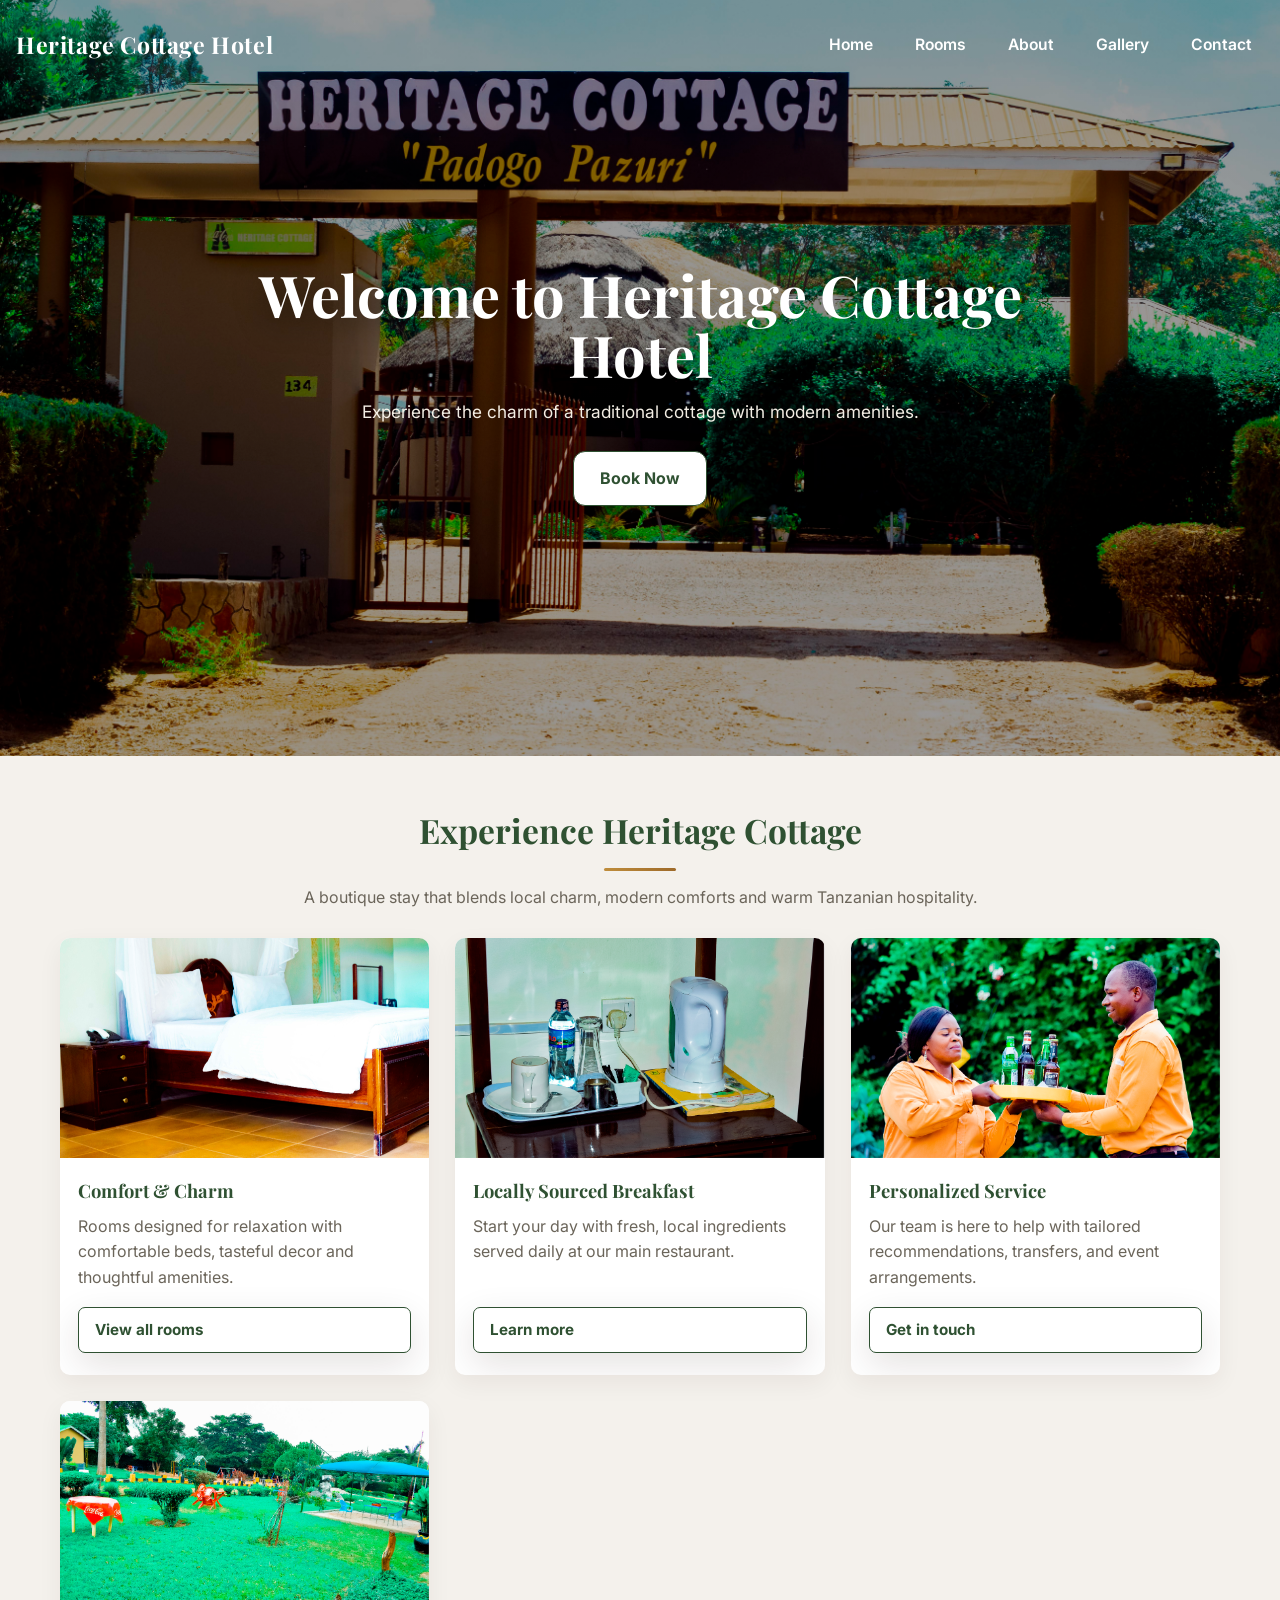
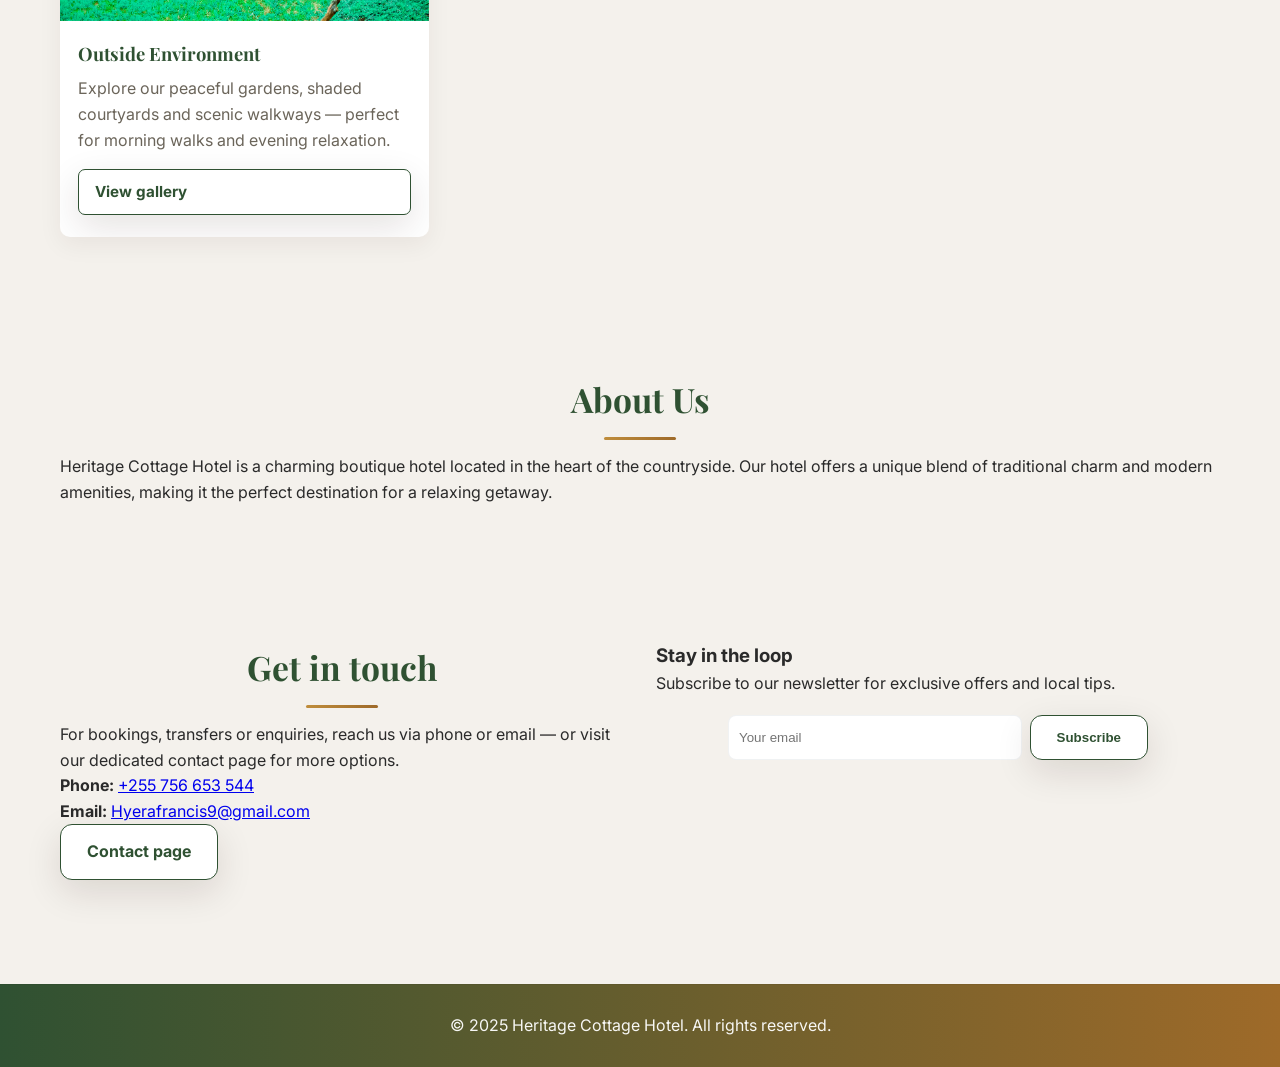
==== index.html @ f019df51 "Initial commit" ====
<!DOCTYPE html>
<html lang="en">
<head>
    <meta charset="UTF-8">
    <meta name="viewport" content="width=device-width, initial-scale=1.0">
    <title>Heritage Cottage Hotel</title>
    <meta name="theme-color" content="#f4f1ec">
    <link rel="preconnect" href="https://fonts.googleapis.com">
    <link rel="preconnect" href="https://fonts.gstatic.com" crossorigin>
    <link href="https://fonts.googleapis.com/css2?family=Inter:wght@300;400;600&family=Playfair+Display:wght@400;700&display=swap" rel="stylesheet">
    <link rel="stylesheet" href="styles.css">
    <script src="animations.js" defer></script>
</head>
<body>
    <header>
        <div class="container">
            <h1 data-animation="animate--fade-in">Heritage Cottage Hotel</h1>
            <!-- <button class="nav-toggle" aria-label="Open menu" aria-expanded="false">
                <span class="bar"></span>
                <span class="bar"></span>
                <span class="bar"></span>
            </button> -->
            <nav data-animation="animate--fade-up" role="navigation">
                <ul>
                    <li><a href="#home">Home</a></li>
                    <li><a href="rooms.html">Rooms</a></li>
                    <li><a href="about.html">About</a></li>
                    <li><a href="gallery.html">Gallery</a></li>
                    <li><a href="contact.html">Contact</a></li>
                </ul>
            </nav>
                <div class="hamburger">
                    <span></span>
                    <span></span>
                    <span></span>
                </div>
        </div>


    </header>

    <section id="home" class="hero">
            <div class="slides" aria-hidden="true">
                <div class="slide is-active" style="background-image:url('IMG_9628.JPG')"></div>
                <div class="slide" style="background-image:url('IMG_9624.JPG')"></div>
                <div class="slide" style="background-image:url('IMG_9625.JPG')"></div>
            </div>
            <div class="hero-content" data-animation="animate--scale-in">
            <h2>Welcome to Heritage Cottage Hotel</h2>
            <p>Experience the charm of a traditional cottage with modern amenities.</p>
            <a href="rooms.html" class="btn">Book Now</a>
        </div>
    </section>

    <section id="highlights" class="rooms">
        <div class="container">
            <h2 data-animation="animate--fade-up">Experience Heritage Cottage</h2>
            <p class="section-sub" data-animation="animate--fade-up">A boutique stay that blends local charm, modern comforts and warm Tanzanian hospitality.</p>

            <div class="room-grid">
                <div class="room-card" data-animation="animate--fade-up">
                    <img src="AV8A9602.JPG" alt="Cozy Rooms">
                    <div class="card-body">
                        <h3>Comfort & Charm</h3>
                        <p class="room-desc">Rooms designed for relaxation with comfortable beds, tasteful decor and thoughtful amenities.</p>
                        <a href="rooms.html" class="btn">View all rooms</a>
                    </div>
                </div>

                <div class="room-card" data-animation="animate--fade-up">
                    <img src="_DSC0297.jpg" alt="Local Breakfast">
                    <div class="card-body">
                        <h3>Locally Sourced Breakfast</h3>
                        <p class="room-desc">Start your day with fresh, local ingredients served daily at our main restaurant.</p>
                        <a href="about.html" class="btn">Learn more</a>
                    </div>
                </div>

                <div class="room-card">
                    <img src="_DSC0187.jpg" alt="Warm Service">
                    <div class="card-body">
                        <h3>Personalized Service</h3>
                        <p class="room-desc">Our team is here to help with tailored recommendations, transfers, and event arrangements.</p>
                        <a href="contact.html" class="btn">Get in touch</a>
                    </div>
                </div>

                <div class="room-card">
                    <img src="_DSC0043.jpg" alt="Outside Environment">
                    <div class="card-body">
                        <h3>Outside Environment</h3>
                        <p class="room-desc">Explore our peaceful gardens, shaded courtyards and scenic walkways — perfect for morning walks and evening relaxation.</p>
                        <a href="gallery.html" class="btn">View gallery</a>
                    </div>
                </div>
            </div>
        </div>
    </section>

    <section id="about" class="about">
        <div class="container">
            <h2>About Us</h2>
            <p>Heritage Cottage Hotel is a charming boutique hotel located in the heart of the countryside. Our hotel offers a unique blend of traditional charm and modern amenities, making it the perfect destination for a relaxing getaway.</p>
        </div>
    </section>

    <section id="contact" class="contact">
        <div class="container">
            <div style="display:flex;gap:32px;align-items:flex-start;flex-wrap:wrap">
                <div style="flex:1;min-width:260px">
                    <h2>Get in touch</h2>
                    <p>For bookings, transfers or enquiries, reach us via phone or email — or visit our dedicated contact page for more options.</p>
                    <p><strong>Phone:</strong> <a href="tel:+255756653544">+255 756 653 544</a></p>
                    <p><strong>Email:</strong> <a href="mailto:Hyerafrancis9@gmail.com">Hyerafrancis9@gmail.com</a></p>
                    <p><a href="contact.html" class="btn">Contact page</a></p>
                </div>

                <div style="flex:1;min-width:260px">
                    <h3>Stay in the loop</h3>
                    <p>Subscribe to our newsletter for exclusive offers and local tips.</p>
                    <form style="display:flex;gap:8px;max-width:420px;">
                        <input type="email" placeholder="Your email" style="flex:1;padding:10px;border-radius:8px;border:1px solid rgba(6,43,51,0.06)" required>
                        <button type="submit" class="btn">Subscribe</button>
                    </form>
                </div>
            </div>
        </div>
    </section>

    <footer>
        <div class="container">
            <p>&copy; 2025 Heritage Cottage Hotel. All rights reserved.</p>
        </div>
    </footer>
</body>
</html>
---- styles.css ----
/* Professional theme for Heritage Cottage Hotel (Warm Heritage quick wins) */
:root{
    --bg: #F4F1EC; /* cream */
    --surface: #FFFFFF;
    --muted: #6b655a; /* earthy muted */
    --text: #2A2A2A; /* neutral dark */
    --primary: #2F5132; /* forest */
    --accent: #BF8D3C; /* brass gold */
    --accent-2: #9E6A29; /* warm bronze */
    --radius: 10px;
    --container: 1200px;
}

/* Solid on scroll for readability */
header.header--solid .container{
    background: rgba(255,255,255,0.96);
    border: 1px solid rgba(0,0,0,0.06);
    box-shadow: 0 10px 30px rgba(0,0,0,0.08);
}

/* Animations */
@keyframes fadeUp { from { opacity: 0; transform: translateY(30px); } to { opacity: 1; transform: translateY(0); } }
@keyframes fadeIn { from { opacity: 0; } to { opacity: 1; } }
@keyframes scaleIn { from { opacity: 0; transform: scale(0.95); } to { opacity: 1; transform: scale(1); } }

.animate { opacity: 0; }
.animate--fade-up { animation: fadeUp 0.6s ease-out forwards; }
.animate--fade-in { animation: fadeIn 0.6s ease-out forwards; }
.animate--scale-in { animation: scaleIn 0.6s ease-out forwards; }

/* Reset */
*{box-sizing:border-box;margin:0;padding:0}
html,body{height:100%}

body{
    font-family: 'Inter', system-ui, -apple-system, 'Segoe UI', Roboto, 'Helvetica Neue', Arial;
    color:var(--text);
    background:var(--bg);
    -webkit-font-smoothing:antialiased;
    -moz-osx-font-smoothing:grayscale;
    line-height:1.6;
}

.container{max-width:var(--container);margin:0 auto;padding:0 20px}

/* Utility */
.sr-only{position:absolute;width:1px;height:1px;padding:0;margin:-1px;overflow:hidden;clip:rect(0,0,0,0);white-space:nowrap;border:0}

/* Header (glassmorphism) */
header{
    position:fixed;
    top:12px;
    left:0;
    right:0;
    z-index:999;
    pointer-events:none; /* allow inner container to receive clicks */
}

/* Centered frosted glass bar inside the fixed header */
header .container{
    pointer-events:auto;
    display:flex;
    align-items:center;
    justify-content:space-between;
    padding:14px 0;
    margin:0;
    width:100%;
    max-width:none; /* override global .container max-width */
    background:transparent;
    border: none;
    border-radius:14px;
    box-shadow: none;
    backdrop-filter: none;
    -webkit-backdrop-filter: none;
}

header h1{font-family:'Playfair Display', serif;color:var(--surface);font-weight:700;font-size:1.45rem;letter-spacing:0.6px;margin:0;flex:0 0 auto;padding-left:16px}
header.header--solid h1{color:var(--primary)}

/* Push nav to the far right */
header .container nav{margin-left:auto;flex:0 0 auto;padding-right:16px}
header .container nav ul{margin:0}

nav ul{display:flex;gap:18px;list-style:none}
/* Rest (transparent) state: surface-colored links over hero */
header nav a{color:var(--surface);text-decoration:none;font-weight:600;font-size:0.98rem;padding:8px 12px;border-radius:8px;transition:all .16s ease}
header:not(.header--solid) nav a:hover,
header:not(.header--solid) nav a:focus{color:var(--surface);background:rgba(255,255,255,0.18);transform:translateY(-2px)}
/* Solid state: switch to brand color and lighter hover */
header.header--solid nav a{color:var(--primary)}
header.header--solid nav a:hover,
header.header--solid nav a:focus{color:var(--primary);background:rgba(0,0,0,0.06);transform:translateY(-2px)}

/* Mobile navigation */
/* .nav-toggle{display:none;position:relative;width:36px;height:28px;border:0;background:transparent;cursor:pointer;margin-left:auto;margin-right:8px}
.nav-toggle .bar{position:absolute;left:6px;right:6px;height:2px;background:currentColor;border-radius:2px;transition:transform .2s ease, opacity .2s ease, top .2s ease}
.nav-toggle .bar:nth-child(1){top:7px}
.nav-toggle .bar:nth-child(2){top:13px}
.nav-toggle .bar:nth-child(3){top:19px} */

/* @media (max-width:900px){
  show toggle, make header text readable
  .nav-toggle{display:inline-block;color:var(--surface)}
  header.header--solid .nav-toggle{color:var(--primary)}

  off-canvas nav panel
  header nav{position:fixed;top:0;right:0;height:100vh;width:min(80%,320px);background:var(--surface);box-shadow:-12px 0 30px rgba(0,0,0,0.18);transform:translateX(100%);transition:transform .25s ease;z-index:1000;padding-top:80px}
  header nav ul{flex-direction:column;gap:8px;padding:0 16px}
  header nav a{color:var(--primary);padding:12px 14px;border-radius:10px}
  header:not(.header--solid) nav a:hover, header:not(.header--solid) nav a:focus{background:rgba(0,0,0,0.04);color:var(--primary)}

  open state controlled by body class
  body.nav-open header nav{transform:translateX(0)}

  animate hamburger to close icon when open
  body.nav-open .nav-toggle .bar:nth-child(1){top:13px;transform:rotate(45deg)}
  body.nav-open .nav-toggle .bar:nth-child(2){opacity:0}
  body.nav-open .nav-toggle .bar:nth-child(3){top:13px;transform:rotate(-45deg)}
} */

/* Hero */
.hero{
    min-height:84vh;
    display:flex;align-items:center;justify-content:center;padding-top:84px;position:relative;
    color:#fff;text-align:center;overflow:hidden
}

/* Background slideshow */
.hero .slides{position:absolute;inset:0;z-index:0;overflow:hidden}
.hero .slide{position:absolute;inset:0;background-size:cover;background-position:center;opacity:0;transition:opacity 1.2s ease}
.hero .slide.is-active{opacity:1}
.hero .slides::after{content:"";position:absolute;inset:0;background:linear-gradient(180deg, rgba(0,0,0,0.4), rgba(0,0,0,0.4));pointer-events:none}

.hero-content{max-width:880px;padding:40px 20px;position:relative;z-index:1}
.hero h2{font-family:'Playfair Display',serif;font-size:clamp(2.2rem,5vw,3.6rem);margin-bottom:0.8rem;line-height:1.04;text-shadow:0 8px 30px rgba(0,0,0,0.48)}
.hero p{font-size:1.08rem;color:rgba(255,250,240,0.95);max-width:720px;margin:0 auto 1.6rem}

.btn{
    display:inline-block;
    padding:14px 26px;
    border-radius:12px;
    background: var(--surface);
    color: var(--primary);
    text-decoration:none;
    font-weight:700;
    box-shadow:0 12px 36px rgba(43,20,12,0.12);
    border: 1px solid var(--primary);
    transition:transform .18s ease, box-shadow .18s ease, background-color .2s ease
}
.btn:focus-visible{
    outline:2px solid color-mix(in oklab, var(--accent) 60%, white);
    outline-offset:3px;
    box-shadow:0 0 0 4px rgba(201,111,60,0.18), 0 12px 36px rgba(43,20,12,0.12);
}
.btn:hover{
    transform:translateY(-2px);
    background: var(--bg);
    box-shadow:0 18px 40px rgba(43,20,12,0.14);
}

/* Sections */
section{padding:68px 0; scroll-margin-top:96px}

h2.section-title{font-family:'Playfair Display',serif;font-size:2rem;color:var(--primary);text-align:center;margin-bottom:18px}
/* Decorative headings across sections (exclude hero which has its own style) */
section:not(.hero) h2{
    font-family:'Playfair Display',serif;
    color:var(--primary);
    font-size: clamp(1.6rem, 3.4vw, 2.1rem);
    text-align:center;
    position:relative;
    margin-bottom:14px;
}
section:not(.hero) h2::after{
    content:"";
    display:block;
    width:72px;
    height:3px;
    margin:10px auto 0;
    background:linear-gradient(90deg,var(--accent),var(--accent-2));
    border-radius:2px;
}
.section-sub{max-width:820px;margin:0 auto;color:var(--muted);text-align:center}

.rooms{background:transparent;padding-top:48px}
.room-grid{display:grid;grid-template-columns:repeat(auto-fit,minmax(280px,1fr));gap:26px;margin-top:28px}

.room-card{background:var(--surface);border-radius:var(--radius);overflow:hidden;box-shadow:0 8px 24px rgba(43,20,12,0.06);display:flex;flex-direction:column;transition:transform .22s ease,box-shadow .22s ease}
.room-card:hover{transform:translateY(-8px);box-shadow:0 22px 48px rgba(43,20,12,0.12)}
.room-card img{width:100%;height:220px;object-fit:cover;display:block;transition:transform .45s ease;will-change:transform}
.room-card:hover img{transform:scale(1.06)}
.room-card .card-body{padding:18px 18px 22px;flex:1;display:flex;flex-direction:column}
.room-card h3{font-family:'Playfair Display',serif;margin-bottom:8px;color:var(--primary);font-size:1.15rem}
.room-card p{color:var(--muted);flex:1}
.room-card .btn{margin-top:16px;padding:10px 16px;border-radius:7px;font-size:0.95rem}

/* About/Contact */
.about,.contact{background:transparent}
form{max-width:720px;margin:18px auto 0;display:grid;gap:12px}
input,textarea{width:100%;padding:12px 14px;border:1px solid rgba(15,15,15,0.06);border-radius:8px;background:#fff;box-shadow:inset 0 1px 0 rgba(255,255,255,0.5)}
input:focus,textarea:focus{outline:none;border-color:var(--primary);box-shadow:0 6px 18px rgba(201,111,60,0.08)}
textarea{min-height:140px;resize:vertical}
.btn { border: 1px solid var(--primary); }

/* Footer */
footer{background:linear-gradient(90deg,var(--primary),var(--accent-2));color:#fff;padding:28px 0;margin-top:36px;display:flex;align-items:center;justify-content:center;text-align:center;border-top:1px solid rgba(0,0,0,0.05)}
footer p{opacity:0.95;margin:0}

/* Responsive */
@media (max-width:900px){.hero h2{font-size:2.6rem}.hero p{font-size:1rem}.header-right{display:none}}
@media (max-width:640px){nav ul{flex-direction:column;gap:10px}header .container{padding:12px 16px;margin:8px 12px}}

/* Smooth scroll and small utilities */
html{scroll-behavior:smooth}
@media (prefers-reduced-motion: reduce){
  *, *::before, *::after{animation-duration:0.001ms !important; animation-iteration-count:1 !important; transition-duration:0.001ms !important;}
  html{scroll-behavior:auto}
}

/* Mobile polish */
body.nav-open{overflow:hidden}
@media (max-width:640px){
  section{padding:48px 0}
  .room-card img{height:180px}
}

/*my own responsive hamburger*/
.hamburger {
    display: none;
    flex-direction: column;
    cursor: pointer;
    padding: 5px;
    float: right;
}
.hamburger span{
    width: 20px;
    height: 2px;
    background-color: #6b655a;
    margin: 1px 0;
    transition: 0.3s;
}
@media screen and (max-width: 600px){
    .hamburger {
        display: flex;
        margin-right: 20px;
        overflow: auto;
    }
    nav {
        position: absolute;
        top: 100%;
        left: 0;
        width: 100%;
        background-color: rgba(255,250,240,0.95);
        color: #2F5132;
        display: flex;
        flex-direction: column;
        align-items: center;
        padding: 0;
        max-height: 0;
        overflow: hidden;
        transition: max-height 0.5 ease;
        box-shadow: 0 5px 10px rgba(0,0,0,0.1);
    }
    nav.active {
        max-height: 300px;
    }
    nav a {
        display: block;
        padding: 15px;
        width: 100%;
    }
    nav a:hover {
        background-color: #ddd6c9;
    }
    nav a::after {
        display: none;
    }
}

/* End of styles */
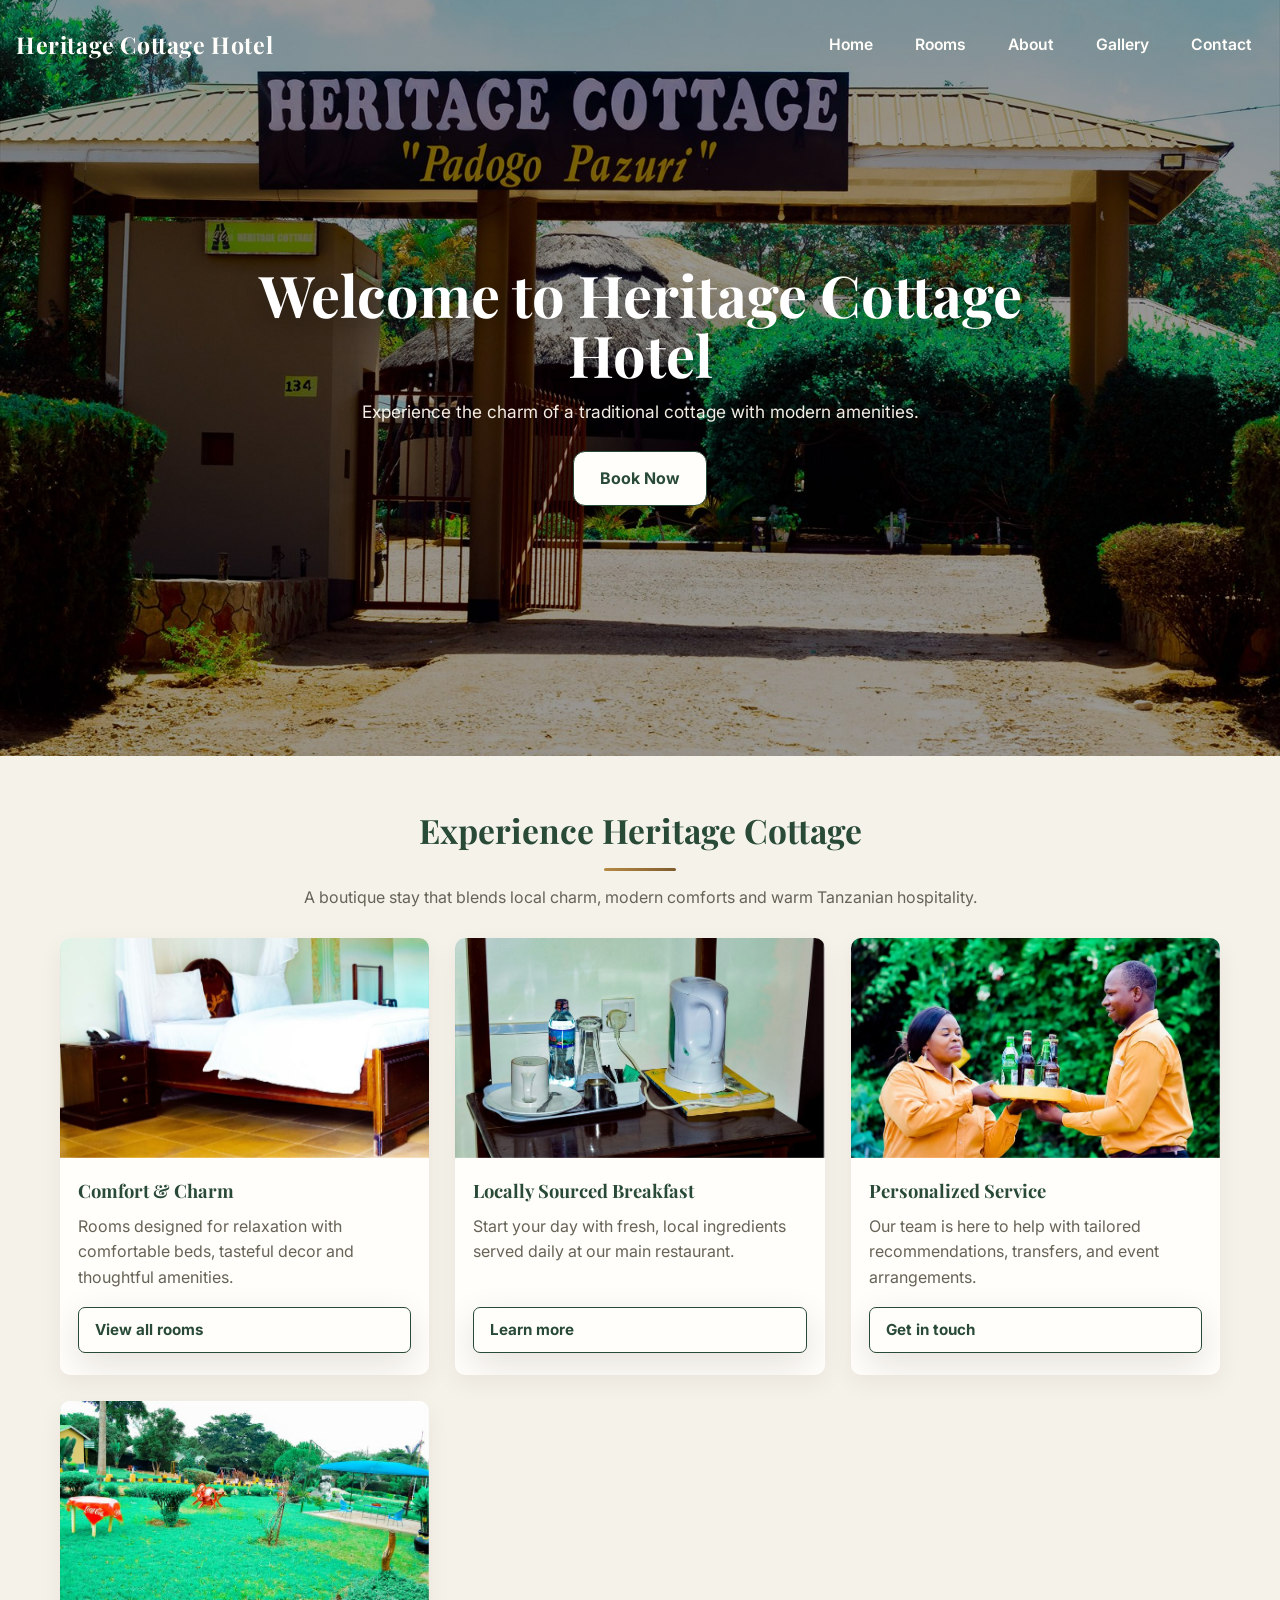
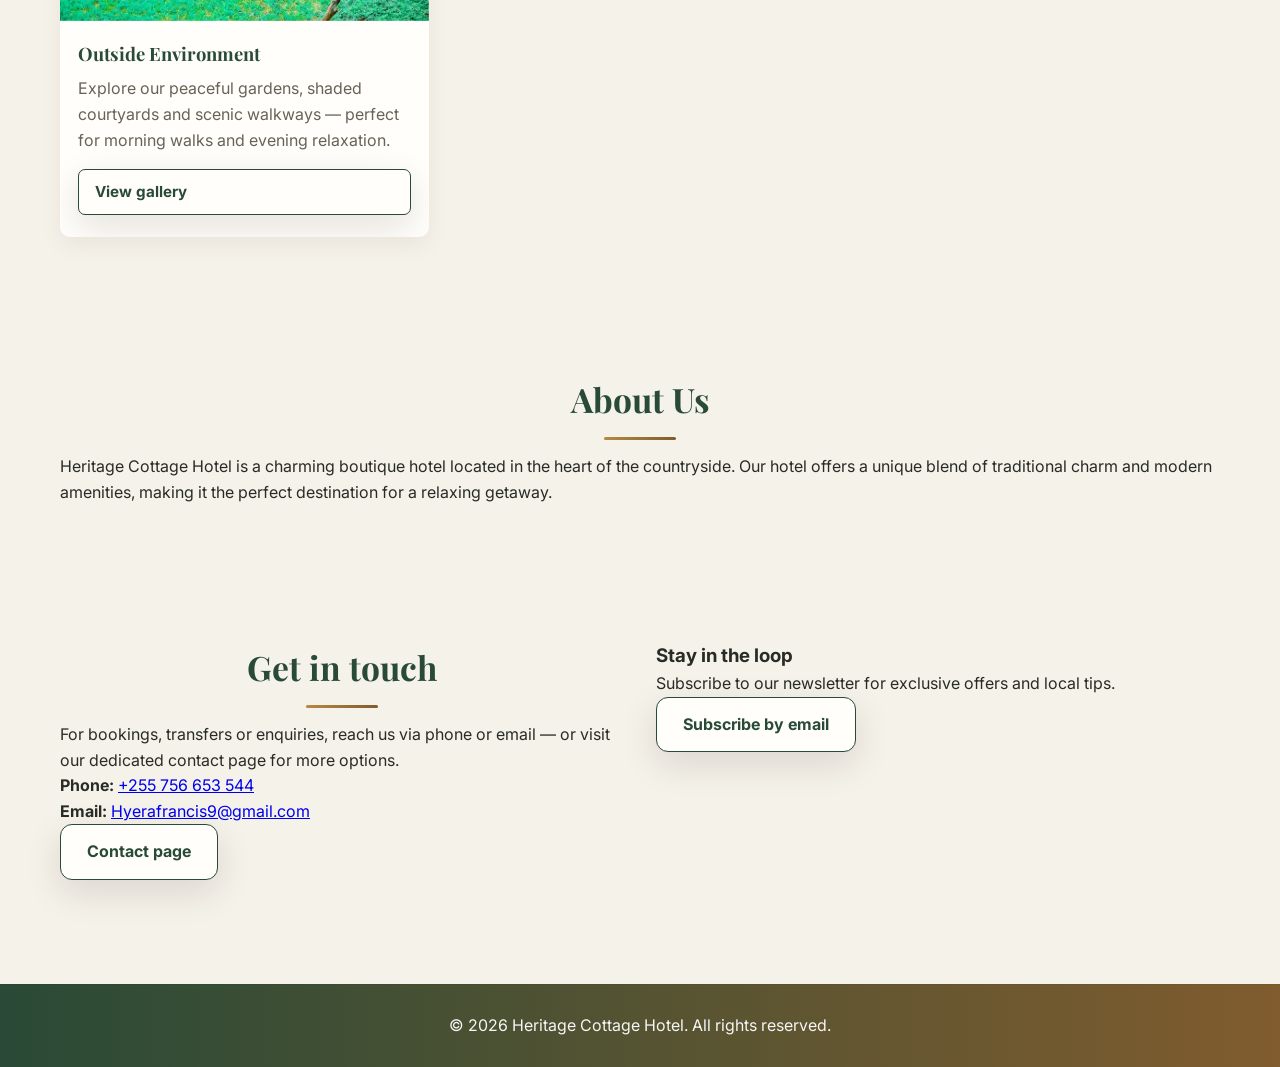
==== commit ac69392d: "Refine website UI and enhance image gallery" ====
--- a/index.html
+++ b/index.html
@@ -4,46 +4,42 @@
     <meta charset="UTF-8">
     <meta name="viewport" content="width=device-width, initial-scale=1.0">
     <title>Heritage Cottage Hotel</title>
-    <meta name="theme-color" content="#f4f1ec">
+    <meta name="theme-color" content="#f5f2ea">
     <link rel="preconnect" href="https://fonts.googleapis.com">
     <link rel="preconnect" href="https://fonts.gstatic.com" crossorigin>
     <link href="https://fonts.googleapis.com/css2?family=Inter:wght@300;400;600&family=Playfair+Display:wght@400;700&display=swap" rel="stylesheet">
     <link rel="stylesheet" href="styles.css">
-    <script src="animations.js" defer></script>
+    <script src="animations.js?v=2" defer></script>
 </head>
 <body>
     <header>
         <div class="container">
             <h1 data-animation="animate--fade-in">Heritage Cottage Hotel</h1>
-            <!-- <button class="nav-toggle" aria-label="Open menu" aria-expanded="false">
-                <span class="bar"></span>
-                <span class="bar"></span>
-                <span class="bar"></span>
-            </button> -->
-            <nav data-animation="animate--fade-up" role="navigation">
+            <nav id="primary-navigation" aria-label="Primary" data-animation="animate--fade-up">
                 <ul>
-                    <li><a href="#home">Home</a></li>
+                    <li><a href="#home" aria-current="page">Home</a></li>
                     <li><a href="rooms.html">Rooms</a></li>
                     <li><a href="about.html">About</a></li>
                     <li><a href="gallery.html">Gallery</a></li>
                     <li><a href="contact.html">Contact</a></li>
                 </ul>
             </nav>
-                <div class="hamburger">
-                    <span></span>
-                    <span></span>
-                    <span></span>
-                </div>
+            <button class="nav-toggle" type="button" aria-label="Open navigation menu" aria-controls="primary-navigation" aria-expanded="false">
+                <span></span>
+                <span></span>
+                <span></span>
+            </button>
         </div>
 
 
     </header>
 
+    <main>
     <section id="home" class="hero">
             <div class="slides" aria-hidden="true">
-                <div class="slide is-active" style="background-image:url('IMG_9628.JPG')"></div>
-                <div class="slide" style="background-image:url('IMG_9624.JPG')"></div>
-                <div class="slide" style="background-image:url('IMG_9625.JPG')"></div>
+                <div class="slide is-active" style="background-image:url('assets/images/1600/IMG_9628.JPG')"></div>
+                <div class="slide" style="background-image:url('assets/images/1600/IMG_9624.JPG')"></div>
+                <div class="slide" style="background-image:url('assets/images/1600/IMG_9625.JPG')"></div>
             </div>
             <div class="hero-content" data-animation="animate--scale-in">
             <h2>Welcome to Heritage Cottage Hotel</h2>
@@ -59,7 +55,7 @@
 
             <div class="room-grid">
                 <div class="room-card" data-animation="animate--fade-up">
-                    <img src="AV8A9602.JPG" alt="Cozy Rooms">
+                    <img src="assets/images/1600/AV8A9602.JPG" srcset="assets/images/800/AV8A9602.JPG 800w, assets/images/1600/AV8A9602.JPG 1600w" sizes="(max-width: 760px) 100vw, (max-width: 1100px) 50vw, 33vw" loading="lazy" decoding="async" alt="Cozy Rooms">
                     <div class="card-body">
                         <h3>Comfort & Charm</h3>
                         <p class="room-desc">Rooms designed for relaxation with comfortable beds, tasteful decor and thoughtful amenities.</p>
@@ -68,7 +64,7 @@
                 </div>
 
                 <div class="room-card" data-animation="animate--fade-up">
-                    <img src="_DSC0297.jpg" alt="Local Breakfast">
+                    <img src="assets/images/1600/_DSC0297.jpg" srcset="assets/images/800/_DSC0297.jpg 800w, assets/images/1600/_DSC0297.jpg 1600w" sizes="(max-width: 760px) 100vw, (max-width: 1100px) 50vw, 33vw" loading="lazy" decoding="async" alt="Local Breakfast">
                     <div class="card-body">
                         <h3>Locally Sourced Breakfast</h3>
                         <p class="room-desc">Start your day with fresh, local ingredients served daily at our main restaurant.</p>
@@ -77,7 +73,7 @@
                 </div>
 
                 <div class="room-card">
-                    <img src="_DSC0187.jpg" alt="Warm Service">
+                    <img src="assets/images/1600/_DSC0187.jpg" srcset="assets/images/800/_DSC0187.jpg 800w, assets/images/1600/_DSC0187.jpg 1600w" sizes="(max-width: 760px) 100vw, (max-width: 1100px) 50vw, 33vw" loading="lazy" decoding="async" alt="Warm Service">
                     <div class="card-body">
                         <h3>Personalized Service</h3>
                         <p class="room-desc">Our team is here to help with tailored recommendations, transfers, and event arrangements.</p>
@@ -86,7 +82,7 @@
                 </div>
 
                 <div class="room-card">
-                    <img src="_DSC0043.jpg" alt="Outside Environment">
+                    <img src="assets/images/1600/_DSC0043.jpg" srcset="assets/images/800/_DSC0043.jpg 800w, assets/images/1600/_DSC0043.jpg 1600w" sizes="(max-width: 760px) 100vw, (max-width: 1100px) 50vw, 33vw" loading="lazy" decoding="async" alt="Outside Environment">
                     <div class="card-body">
                         <h3>Outside Environment</h3>
                         <p class="room-desc">Explore our peaceful gardens, shaded courtyards and scenic walkways — perfect for morning walks and evening relaxation.</p>
@@ -106,8 +102,8 @@
 
     <section id="contact" class="contact">
         <div class="container">
-            <div style="display:flex;gap:32px;align-items:flex-start;flex-wrap:wrap">
-                <div style="flex:1;min-width:260px">
+            <div class="home-contact-grid">
+                <div class="home-contact-column">
                     <h2>Get in touch</h2>
                     <p>For bookings, transfers or enquiries, reach us via phone or email — or visit our dedicated contact page for more options.</p>
                     <p><strong>Phone:</strong> <a href="tel:+255756653544">+255 756 653 544</a></p>
@@ -115,21 +111,19 @@
                     <p><a href="contact.html" class="btn">Contact page</a></p>
                 </div>
 
-                <div style="flex:1;min-width:260px">
+                <div class="home-contact-column">
                     <h3>Stay in the loop</h3>
                     <p>Subscribe to our newsletter for exclusive offers and local tips.</p>
-                    <form style="display:flex;gap:8px;max-width:420px;">
-                        <input type="email" placeholder="Your email" style="flex:1;padding:10px;border-radius:8px;border:1px solid rgba(6,43,51,0.06)" required>
-                        <button type="submit" class="btn">Subscribe</button>
-                    </form>
+                    <p><a class="btn" href="mailto:Hyerafrancis9@gmail.com?subject=Newsletter%20subscription&amp;body=Please%20add%20my%20email%20address%20to%20the%20newsletter.%0AEmail%3A%20">Subscribe by email</a></p>
                 </div>
             </div>
         </div>
     </section>
+    </main>
 
     <footer>
         <div class="container">
-            <p>&copy; 2025 Heritage Cottage Hotel. All rights reserved.</p>
+            <p>&copy; <span data-current-year></span> Heritage Cottage Hotel. All rights reserved.</p>
         </div>
     </footer>
 </body>
--- a/styles.css
+++ b/styles.css
@@ -1,12 +1,12 @@
 /* Professional theme for Heritage Cottage Hotel (Warm Heritage quick wins) */
 :root{
-    --bg: #F4F1EC; /* cream */
-    --surface: #FFFFFF;
-    --muted: #6b655a; /* earthy muted */
-    --text: #2A2A2A; /* neutral dark */
-    --primary: #2F5132; /* forest */
-    --accent: #BF8D3C; /* brass gold */
-    --accent-2: #9E6A29; /* warm bronze */
+    --bg: #F5F2EA;
+    --surface: #FFFEFA;
+    --muted: #666357;
+    --text: #292B25;
+    --primary: #294A36;
+    --accent: #B58A43;
+    --accent-2: #805C2E;
     --radius: 10px;
     --container: 1200px;
 }
@@ -91,32 +91,29 @@
 header.header--solid nav a:hover,
 header.header--solid nav a:focus{color:var(--primary);background:rgba(0,0,0,0.06);transform:translateY(-2px)}
 
-/* Mobile navigation */
-/* .nav-toggle{display:none;position:relative;width:36px;height:28px;border:0;background:transparent;cursor:pointer;margin-left:auto;margin-right:8px}
-.nav-toggle .bar{position:absolute;left:6px;right:6px;height:2px;background:currentColor;border-radius:2px;transition:transform .2s ease, opacity .2s ease, top .2s ease}
-.nav-toggle .bar:nth-child(1){top:7px}
-.nav-toggle .bar:nth-child(2){top:13px}
-.nav-toggle .bar:nth-child(3){top:19px} */
-
-/* @media (max-width:900px){
-  show toggle, make header text readable
-  .nav-toggle{display:inline-block;color:var(--surface)}
-  header.header--solid .nav-toggle{color:var(--primary)}
-
-  off-canvas nav panel
-  header nav{position:fixed;top:0;right:0;height:100vh;width:min(80%,320px);background:var(--surface);box-shadow:-12px 0 30px rgba(0,0,0,0.18);transform:translateX(100%);transition:transform .25s ease;z-index:1000;padding-top:80px}
-  header nav ul{flex-direction:column;gap:8px;padding:0 16px}
-  header nav a{color:var(--primary);padding:12px 14px;border-radius:10px}
-  header:not(.header--solid) nav a:hover, header:not(.header--solid) nav a:focus{background:rgba(0,0,0,0.04);color:var(--primary)}
-
-  open state controlled by body class
-  body.nav-open header nav{transform:translateX(0)}
-
-  animate hamburger to close icon when open
-  body.nav-open .nav-toggle .bar:nth-child(1){top:13px;transform:rotate(45deg)}
-  body.nav-open .nav-toggle .bar:nth-child(2){opacity:0}
-  body.nav-open .nav-toggle .bar:nth-child(3){top:13px;transform:rotate(-45deg)}
-} */
+.nav-toggle{
+    display:none;
+    flex-direction:column;
+    gap:5px;
+    padding:10px;
+    border:0;
+    border-radius:8px;
+    background:transparent;
+    color:var(--surface);
+    cursor:pointer;
+}
+.nav-toggle span{
+    width:22px;
+    height:2px;
+    border-radius:2px;
+    background:currentColor;
+    transition:transform .2s ease, opacity .2s ease;
+}
+.nav-toggle[aria-expanded="true"] span:first-child{transform:translateY(7px) rotate(45deg)}
+.nav-toggle[aria-expanded="true"] span:nth-child(2){opacity:0}
+.nav-toggle[aria-expanded="true"] span:last-child{transform:translateY(-7px) rotate(-45deg)}
+.nav-toggle:focus-visible{outline:2px solid var(--accent);outline-offset:3px}
+header.header--solid .nav-toggle{color:var(--primary)}
 
 /* Hero */
 .hero{
@@ -150,7 +147,7 @@
 .btn:focus-visible{
     outline:2px solid color-mix(in oklab, var(--accent) 60%, white);
     outline-offset:3px;
-    box-shadow:0 0 0 4px rgba(201,111,60,0.18), 0 12px 36px rgba(43,20,12,0.12);
+    box-shadow:0 0 0 4px rgba(181,138,67,0.18), 0 12px 36px rgba(43,20,12,0.12);
 }
 .btn:hover{
     transform:translateY(-2px);
@@ -181,6 +178,10 @@
     border-radius:2px;
 }
 .section-sub{max-width:820px;margin:0 auto;color:var(--muted);text-align:center}
+.home-contact-grid{display:grid;grid-template-columns:repeat(auto-fit,minmax(260px,1fr));gap:32px;align-items:start}
+.home-contact-column{min-width:0}
+.home-contact-column form{display:flex;gap:8px;max-width:420px}
+.home-contact-column input{flex:1;min-width:0}
 
 .rooms{background:transparent;padding-top:48px}
 .room-grid{display:grid;grid-template-columns:repeat(auto-fit,minmax(280px,1fr));gap:26px;margin-top:28px}
@@ -198,7 +199,7 @@
 .about,.contact{background:transparent}
 form{max-width:720px;margin:18px auto 0;display:grid;gap:12px}
 input,textarea{width:100%;padding:12px 14px;border:1px solid rgba(15,15,15,0.06);border-radius:8px;background:#fff;box-shadow:inset 0 1px 0 rgba(255,255,255,0.5)}
-input:focus,textarea:focus{outline:none;border-color:var(--primary);box-shadow:0 6px 18px rgba(201,111,60,0.08)}
+input:focus,textarea:focus{outline:none;border-color:var(--primary);box-shadow:0 6px 18px rgba(181,138,67,0.12)}
 textarea{min-height:140px;resize:vertical}
 .btn { border: 1px solid var(--primary); }
 
@@ -207,8 +208,7 @@
 footer p{opacity:0.95;margin:0}
 
 /* Responsive */
-@media (max-width:900px){.hero h2{font-size:2.6rem}.hero p{font-size:1rem}.header-right{display:none}}
-@media (max-width:640px){nav ul{flex-direction:column;gap:10px}header .container{padding:12px 16px;margin:8px 12px}}
+@media (max-width:900px){.hero h2{font-size:2.6rem}.hero p{font-size:1rem}}
 
 /* Smooth scroll and small utilities */
 html{scroll-behavior:smooth}
@@ -219,62 +219,50 @@
 
 /* Mobile polish */
 body.nav-open{overflow:hidden}
+@media (max-width:760px){
+  header .container{position:relative;width:auto;margin:0 12px;padding:10px 12px;gap:8px}
+  header h1{padding-left:4px;font-size:clamp(1rem,3.5vw,1.35rem);white-space:nowrap}
+  .nav-toggle{display:flex;flex-shrink:0}
+  header .container nav{
+    position:absolute;
+    top:calc(100% + 8px);
+    left:0;
+    right:0;
+    z-index:1000;
+    margin:0;
+    padding:0;
+    border-radius:12px;
+    background:rgba(255,254,250,0.98);
+    box-shadow:0 5px 16px rgba(0,0,0,0.16);
+    max-height:0;
+    overflow:hidden;
+    visibility:hidden;
+    pointer-events:none;
+    transition:max-height .3s ease, visibility 0s linear .3s;
+  }
+  header .container nav.active{
+    max-height:320px;
+    visibility:visible;
+    pointer-events:auto;
+    transition:max-height .3s ease;
+  }
+  header .container nav ul{flex-direction:column;gap:0;padding:8px;margin:0}
+  header .container nav li{width:100%}
+  header .container nav a,
+  header.header--solid .container nav a,
+  header:not(.header--solid) .container nav a{
+    display:block;
+    width:100%;
+    padding:11px 14px;
+    color:var(--primary);
+    transform:none;
+  }
+  header .container nav a:hover,
+  header .container nav a:focus-visible{background:#ddd6c9;color:var(--primary)}
+}
 @media (max-width:640px){
   section{padding:48px 0}
   .room-card img{height:180px}
 }
 
-/*my own responsive hamburger*/
-.hamburger {
-    display: none;
-    flex-direction: column;
-    cursor: pointer;
-    padding: 5px;
-    float: right;
-}
-.hamburger span{
-    width: 20px;
-    height: 2px;
-    background-color: #6b655a;
-    margin: 1px 0;
-    transition: 0.3s;
-}
-@media screen and (max-width: 600px){
-    .hamburger {
-        display: flex;
-        margin-right: 20px;
-        overflow: auto;
-    }
-    nav {
-        position: absolute;
-        top: 100%;
-        left: 0;
-        width: 100%;
-        background-color: rgba(255,250,240,0.95);
-        color: #2F5132;
-        display: flex;
-        flex-direction: column;
-        align-items: center;
-        padding: 0;
-        max-height: 0;
-        overflow: hidden;
-        transition: max-height 0.5 ease;
-        box-shadow: 0 5px 10px rgba(0,0,0,0.1);
-    }
-    nav.active {
-        max-height: 300px;
-    }
-    nav a {
-        display: block;
-        padding: 15px;
-        width: 100%;
-    }
-    nav a:hover {
-        background-color: #ddd6c9;
-    }
-    nav a::after {
-        display: none;
-    }
-}
-
 /* End of styles */
